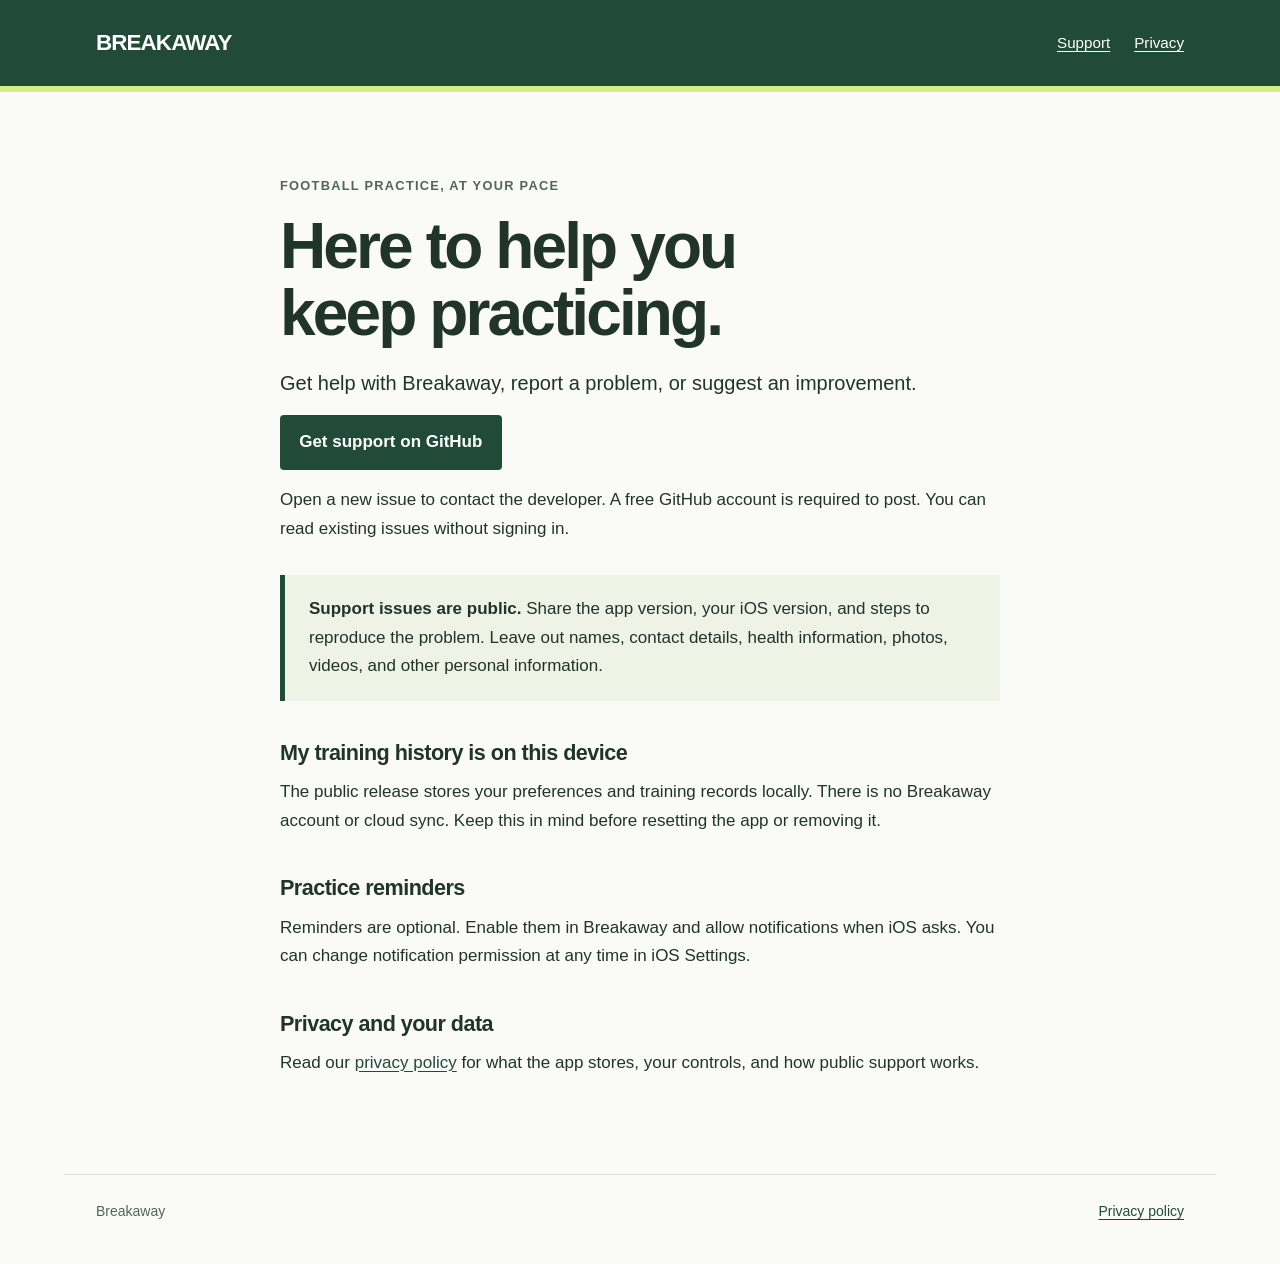
==== index.html @ 91f0cb6b "Publish Breakaway support and privacy pages" ====
<!doctype html>
<html lang="en">
<head><meta charset="utf-8"><meta name="viewport" content="width=device-width, initial-scale=1"><meta name="description" content="Support and privacy information for Breakaway, the football practice app."><title>Breakaway — Support</title><link rel="stylesheet" href="styles.css"></head>
<body>
<a class="skip" href="#main">Skip to content</a>
<header><div class="nav"><a class="brand" href="./">BREAKAWAY</a><nav aria-label="Main"><a href="./" aria-current="page">Support</a><a href="privacy.html">Privacy</a></nav></div></header>
<main id="main">
<p class="eyebrow">Football practice, at your pace</p>
<h1>Here to help you<br>keep practicing.</h1>
<p class="lead">Get help with Breakaway, report a problem, or suggest an improvement.</p>
<p><a class="button" href="https://github.com/SpryMosquito630/breakaway-support/issues">Get support on GitHub</a></p>
<p>Open a new issue to contact the developer. A free GitHub account is required to post. You can read existing issues without signing in.</p>
<div class="callout"><p><strong>Support issues are public.</strong> Share the app version, your iOS version, and steps to reproduce the problem. Leave out names, contact details, health information, photos, videos, and other personal information.</p></div>
<h2>My training history is on this device</h2>
<p>The public release stores your preferences and training records locally. There is no Breakaway account or cloud sync. Keep this in mind before resetting the app or removing it.</p>
<h2>Practice reminders</h2>
<p>Reminders are optional. Enable them in Breakaway and allow notifications when iOS asks. You can change notification permission at any time in iOS Settings.</p>
<h2>Privacy and your data</h2>
<p>Read our <a href="privacy.html">privacy policy</a> for what the app stores, your controls, and how public support works.</p>
</main>
<footer><span>Breakaway</span><a href="privacy.html">Privacy policy</a></footer>
</body></html>
---- styles.css ----
:root { color-scheme: light; --forest: #214b38; --lime: #d9ee82; --paper: #fafbf8; --ink: #20342b; --muted: #53645b; --line: #d8e0d9; }
* { box-sizing: border-box; }
body { margin: 0; background: var(--paper); color: var(--ink); font: 1.0625rem/1.7 -apple-system, BlinkMacSystemFont, "Segoe UI", sans-serif; }
a { color: var(--forest); text-underline-offset: .2em; }
a:hover { text-decoration-thickness: 2px; }
a:focus-visible { outline: 3px solid var(--forest); outline-offset: 5px; }
.skip { position: absolute; top: -6rem; left: 1rem; background: var(--lime); padding: .5rem 1rem; z-index: 1; }
.skip:focus { top: 1rem; }
header { background: var(--forest); color: white; border-bottom: 6px solid var(--lime); }
.nav { max-width: 72rem; padding: 1.5rem 2rem; margin: auto; display: flex; flex-wrap: wrap; gap: 1rem 2rem; align-items: center; justify-content: space-between; }
.brand { font-size: 1.4rem; font-weight: 800; letter-spacing: -.04em; text-decoration: none; }
header a { color: white; }
header a:focus-visible { outline-color: var(--lime); }
nav { display: flex; gap: 1.5rem; font-size: .95rem; }
main { max-width: 49rem; margin: 0 auto; padding: 4.5rem 2rem 5rem; }
.eyebrow { color: var(--muted); font-size: .8rem; font-weight: 700; letter-spacing: .1em; text-transform: uppercase; }
h1 { font: 700 clamp(2.5rem, 7vw, 4rem)/1.05 "Arial Narrow", "Helvetica Neue", sans-serif; letter-spacing: -.045em; margin: .6rem 0 1.3rem; }
h2 { font-size: 1.35rem; line-height: 1.3; letter-spacing: -.025em; margin: 2.4rem 0 .6rem; }
p { margin: .7rem 0 1rem; }
.lead { font-size: 1.25rem; line-height: 1.55; }
.callout { border-left: 5px solid var(--forest); background: #eef3e5; padding: 1.2rem 1.5rem; margin: 2rem 0; }
.callout p { margin: 0; }
.button { display: inline-block; padding: .8rem 1.2rem; background: var(--forest); color: white; border-radius: .25rem; font-weight: 650; text-decoration: none; }
li { padding-left: .2rem; margin-bottom: .5rem; }
footer { max-width: 72rem; margin: auto; padding: 1.6rem 2rem 2.5rem; border-top: 1px solid var(--line); color: var(--muted); font-size: .875rem; display: flex; flex-wrap: wrap; justify-content: space-between; gap: 1rem; }
@media (max-width: 480px) { main { padding: 3rem 1.25rem; } .nav, footer { padding-left: 1.25rem; padding-right: 1.25rem; } nav { gap: 1rem; } }
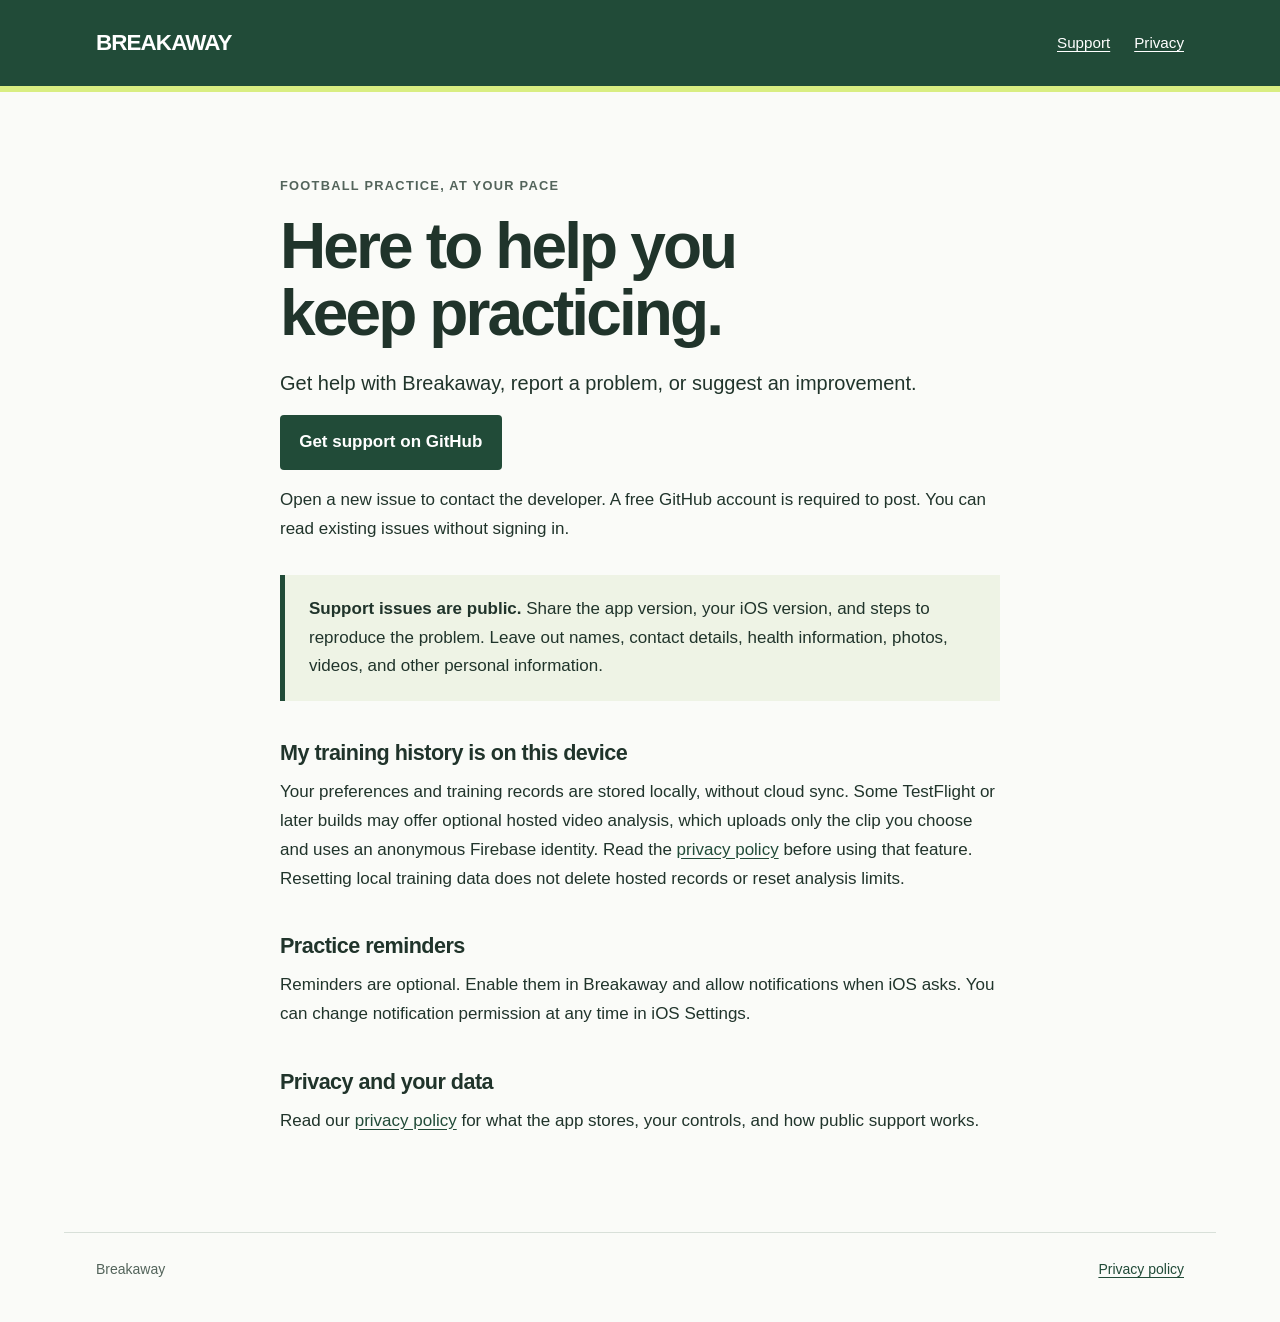
==== commit 1d7e8fe2: "Disclose optional hosted video analysis data handling" ====
--- a/index.html
+++ b/index.html
@@ -12,7 +12,7 @@
 <p>Open a new issue to contact the developer. A free GitHub account is required to post. You can read existing issues without signing in.</p>
 <div class="callout"><p><strong>Support issues are public.</strong> Share the app version, your iOS version, and steps to reproduce the problem. Leave out names, contact details, health information, photos, videos, and other personal information.</p></div>
 <h2>My training history is on this device</h2>
-<p>The public release stores your preferences and training records locally. There is no Breakaway account or cloud sync. Keep this in mind before resetting the app or removing it.</p>
+<p>Your preferences and training records are stored locally, without cloud sync. Some TestFlight or later builds may offer optional hosted video analysis, which uploads only the clip you choose and uses an anonymous Firebase identity. Read the <a href="privacy.html">privacy policy</a> before using that feature. Resetting local training data does not delete hosted records or reset analysis limits.</p>
 <h2>Practice reminders</h2>
 <p>Reminders are optional. Enable them in Breakaway and allow notifications when iOS asks. You can change notification permission at any time in iOS Settings.</p>
 <h2>Privacy and your data</h2>
